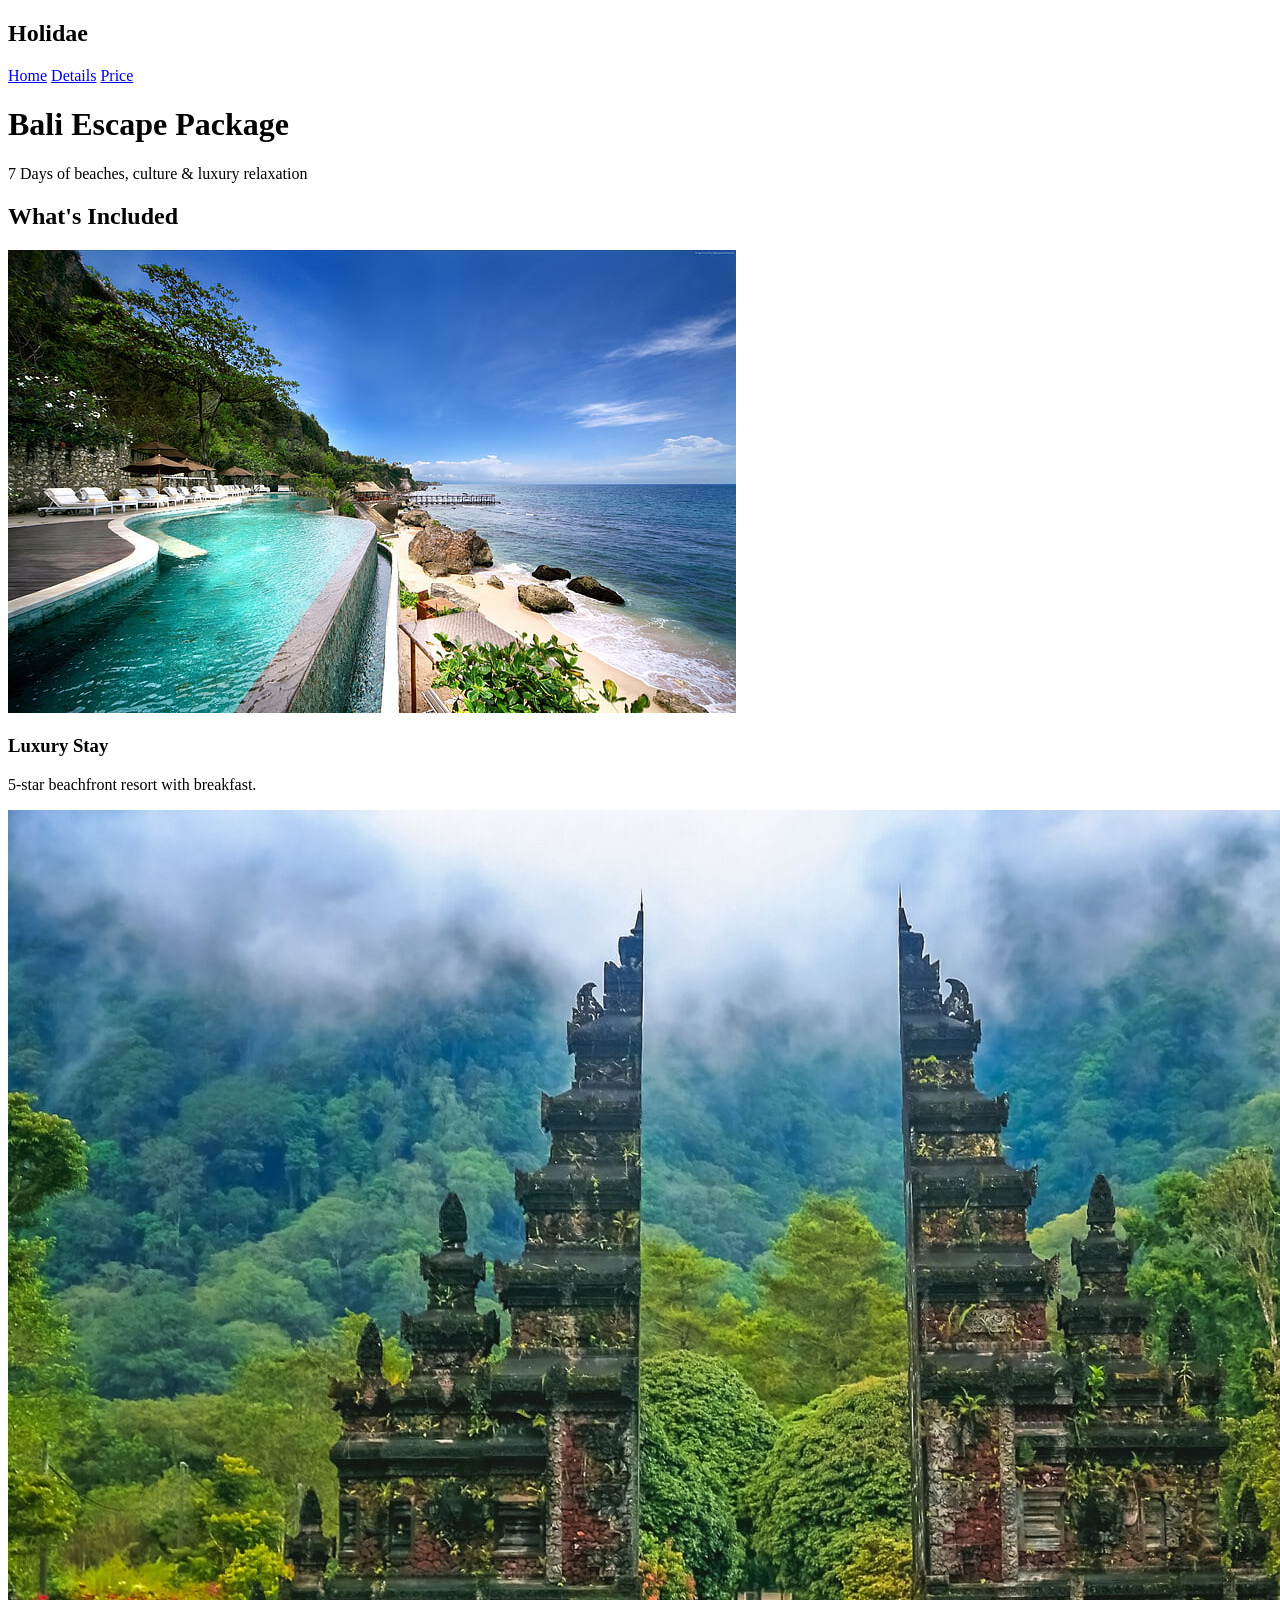
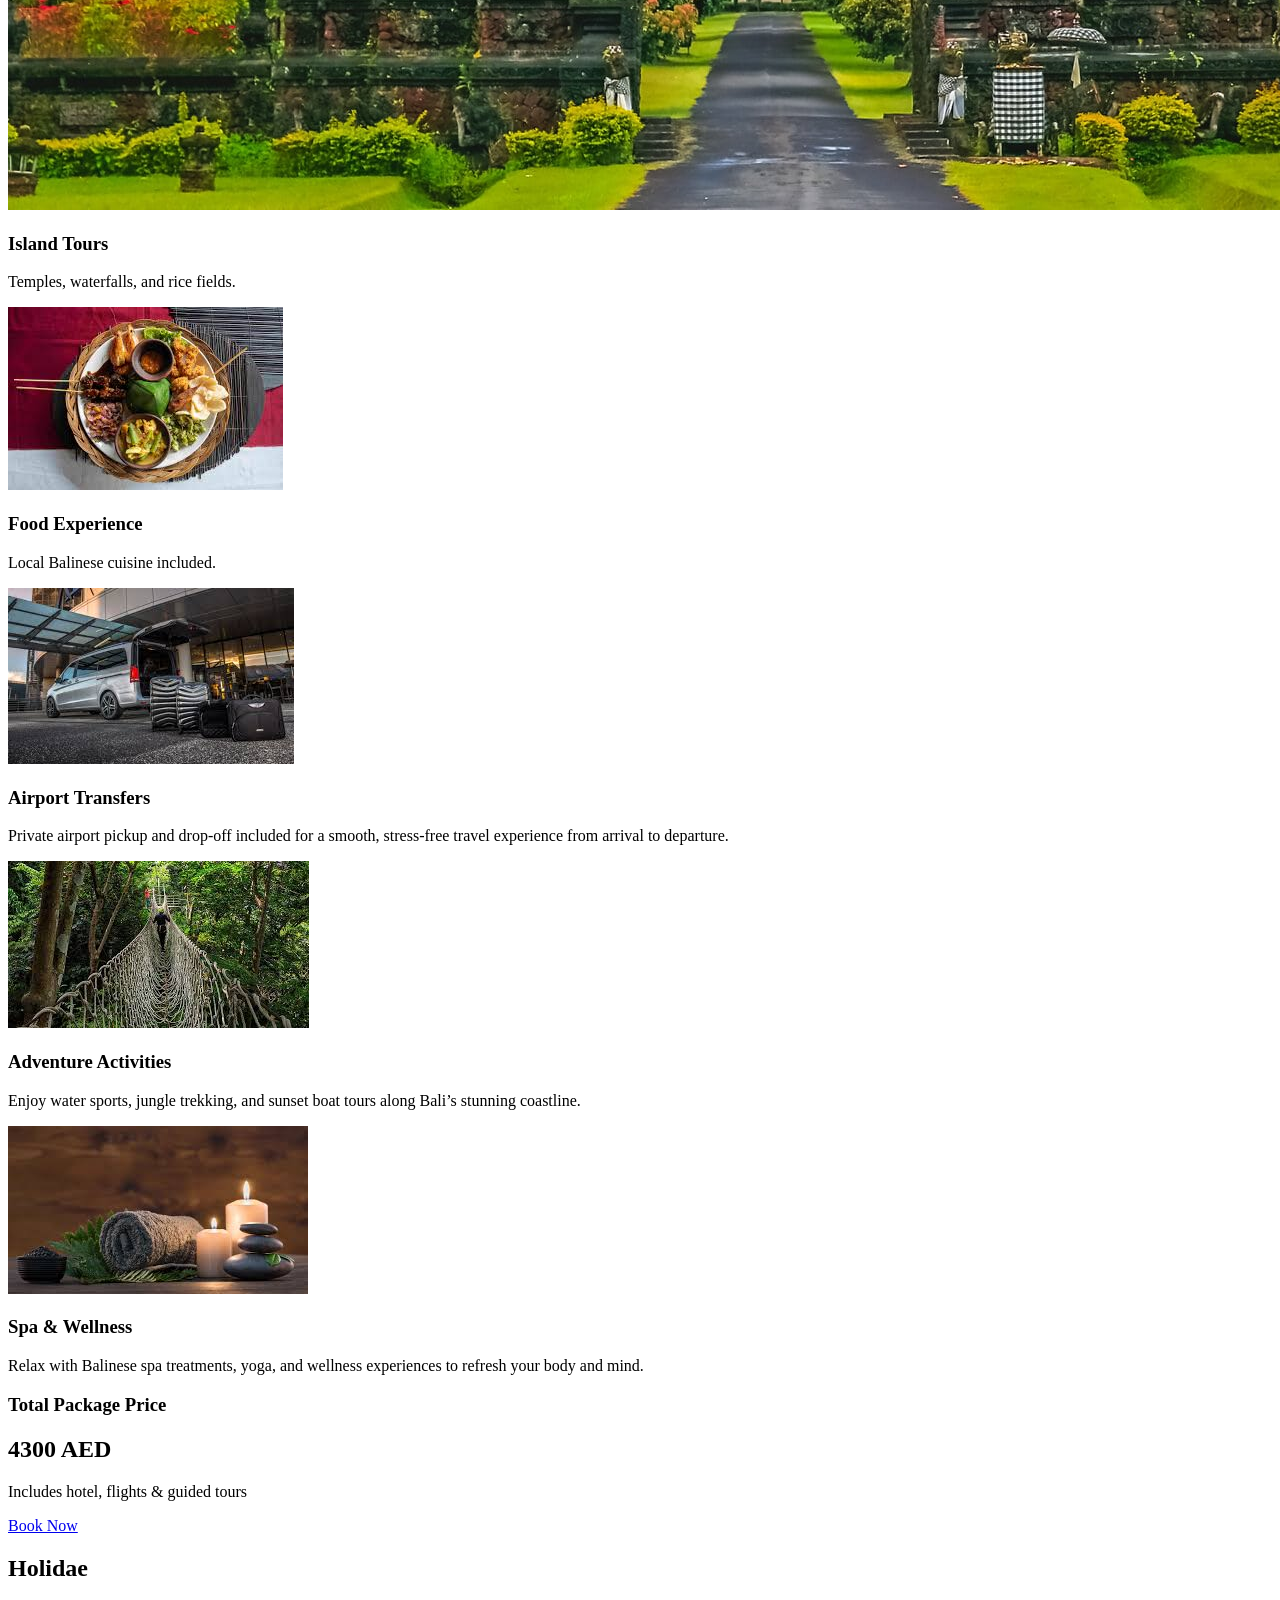
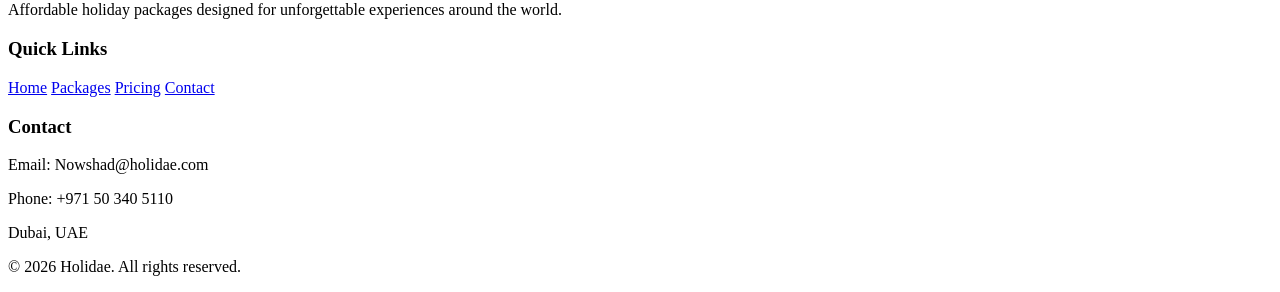
==== packages.html @ ec374a55 "first commit" ====
<!DOCTYPE html>
<html lang="en">
<head>
    <meta charset="UTF-8">
    <meta name="viewport" content="width=device-width, initial-scale=1.0">
    <title>Holidae - Holiday Package</title>
    <!-- Styles specific to this packages page -->
    <link rel="stylesheet" href="Packages.css">
    <!-- JS for any interactivity on this page -->
    <script src="packages.js"></script>
</head>
<body>

    <!-- Navbar — same as the homepage, links back home and to sections below -->
    <div class="navbar">
        <h2>Holidae</h2>
        <div>
            <a href="Website.html">Home</a>
            <a href="#details">Details</a>
            <a href="#price">Price</a>
        </div>
    </div>

   <!-- Hero banner — introduces this specific package at a glance -->
    <div class="hero">
        <div class="hero-content">
            <h1>Bali Escape Package</h1>
            <p>7 Days of beaches, culture & luxury relaxation</p>
        </div>
    </div>

 <!-- Details section — breaks down exactly what's included in the package -->
<section id="details">
    <h2 class="title">What's Included</h2>

    <!-- TOP ROW -->
    <div class="grid">
        <div class="card">
            <img src="travel-jimbaran-bali-resort-wallpaper-preview (1).jpg" alt="Hotel">
            <div class="card-content">
                <h3>Luxury Stay</h3>
                <p>5-star beachfront resort with breakfast.</p>
            </div>
        </div>

        <div class="card">
            <img src="Bali-8-days-package.jpg" alt="Tour">
            <div class="card-content">
                <h3>Island Tours</h3>
                <p>Temples, waterfalls, and rice fields.</p>
            </div>
        </div>

        <div class="card">
            <img src="download (2).jpg" alt="Food">
            <div class="card-content">
                <h3>Food Experience</h3>
                <p>Local Balinese cuisine included.</p>
            </div>
        </div>
    </div>

    <!-- BOTTOM ROW -->
    <div class="grid">
        <div class="card">
            <img src="download (4).jpg" alt="Transport">
            <div class="card-content">
                <h3>Airport Transfers</h3>
                <p>Private airport pickup and drop-off included for a smooth, stress-free travel experience from arrival to departure.
</p>
            </div>
        </div>

        <div class="card">
            <img src="download (5).jpg" alt="Adventure">
            <div class="card-content">
                <h3>Adventure Activities</h3>
                <p>Enjoy water sports, jungle trekking, and sunset boat tours along Bali’s stunning coastline.</p>
            </div>
        </div>

        <div class="card">
            <img src="download (6).jpg" alt="Spa">
            <div class="card-content">
                <h3>Spa & Wellness</h3>
                <p>Relax with Balinese spa treatments, yoga, and wellness experiences to refresh your body and mind.</p>
            </div>
        </div>
    </div>
</section>

<!-- Price section — shows the total cost and the booking CTA -->
    <section id="price">
        <div class="price">
            <h3>Total Package Price</h3>
            <h2>4300 AED</h2>
            <p>Includes hotel, flights & guided tours</p>
            <!-- Book Now button — href="#" is a placeholder, link the real booking page here -->
            <a href="#" class="btn">Book Now</a>
        </div>
    </section>

<!-- Footer — same as the homepage -->
<footer class="footer">

    <div class="footer-container">

        <!-- BRAND -->
        <div class="footer-brand">
            <h2>Holidae</h2>
            <p>
                Affordable holiday packages designed for unforgettable experiences around the world.
            </p>
        </div>

        <!-- QUICK LINKS -->
        <div class="footer-links">
            <h3>Quick Links</h3>

            <a href="website.html">Home</a>
            <a href="#details">Packages</a>
            <a href="#price">Pricing</a>
            <a href="#contact">Contact</a>
        </div>

        <!-- CONTACT -->
        <div class="footer-contact">
            <h3>Contact</h3>

            <p>Email: Nowshad@holidae.com</p>
            <p>Phone: +971 50 340 5110</p>
            <p>Dubai, UAE</p>
        </div>

    </div>

    <!-- COPYRIGHT -->
    <div class="footer-bottom">
        <p>© 2026 Holidae. All rights reserved.</p>
    </div>

</footer>

</body>
</html>
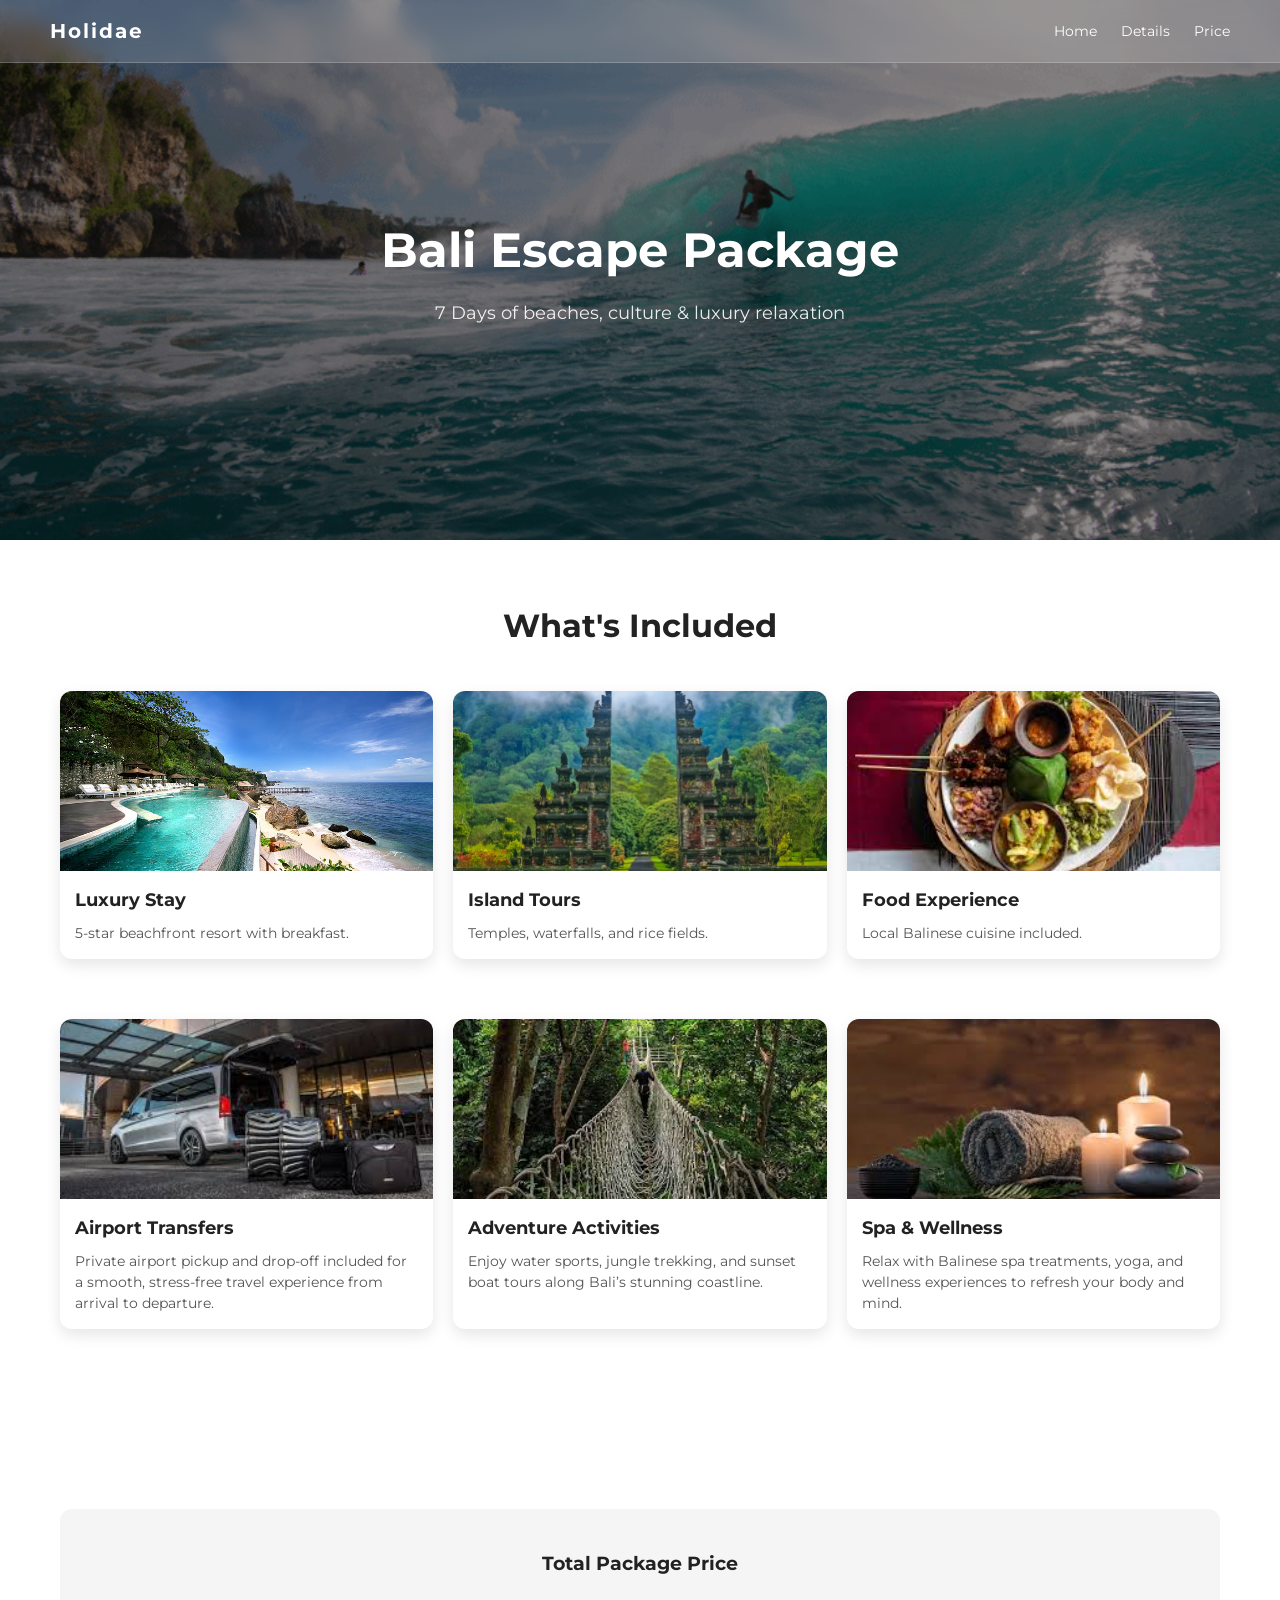
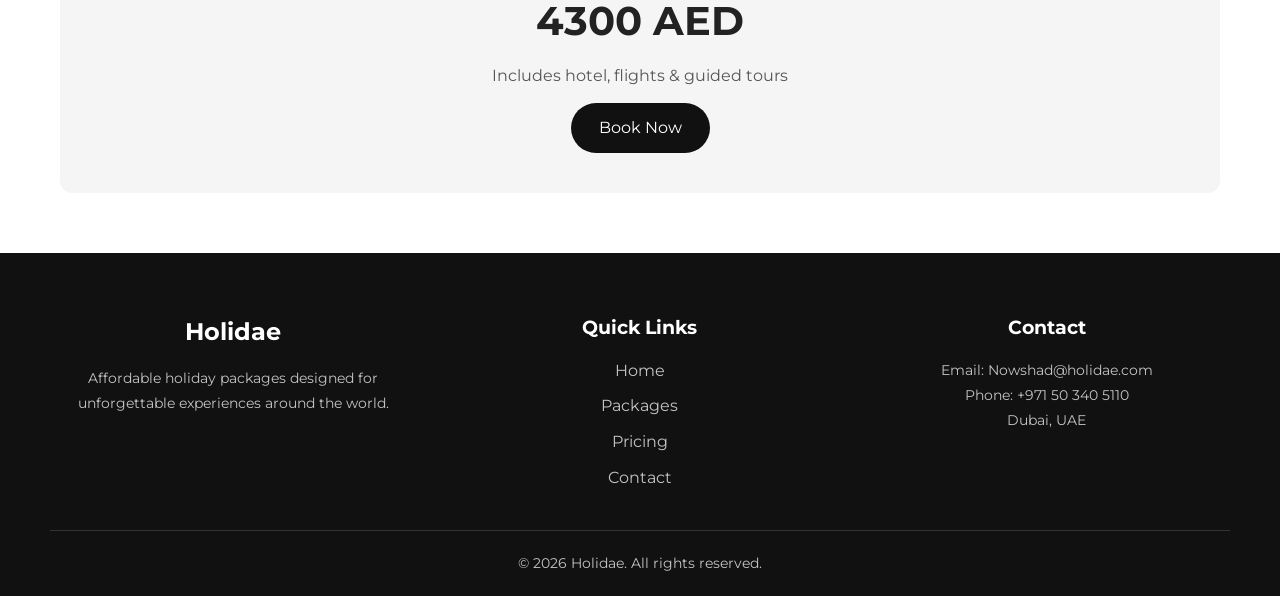
==== commit 02005918: "first commit" ====
--- a/packages.html
+++ b/packages.html
@@ -5,7 +5,7 @@
     <meta name="viewport" content="width=device-width, initial-scale=1.0">
     <title>Holidae - Holiday Package</title>
     <!-- Styles specific to this packages page -->
-    <link rel="stylesheet" href="Packages.css">
+    <link rel="stylesheet" href="packages.css">
     <!-- JS for any interactivity on this page -->
     <script src="packages.js"></script>
 </head>
@@ -15,7 +15,7 @@
     <div class="navbar">
         <h2>Holidae</h2>
         <div>
-            <a href="Website.html">Home</a>
+            <a href="index.html">Home</a>
             <a href="#details">Details</a>
             <a href="#price">Price</a>
         </div>
@@ -117,7 +117,7 @@
         <div class="footer-links">
             <h3>Quick Links</h3>
 
-            <a href="website.html">Home</a>
+            <a href="index.html">Home</a>
             <a href="#details">Packages</a>
             <a href="#price">Pricing</a>
             <a href="#contact">Contact</a>
--- a/packages.css
+++ b/packages.css
@@ -0,0 +1,302 @@
+/* Google Font — must stay at the top before any other styles */
+@import url('https://fonts.googleapis.com/css2?family=Montserrat:wght@300;400;500;600;700&display=swap');
+
+/* Strip default browser spacing and sizing so everything is consistent */
+* {
+    margin: 0;
+    padding: 0;
+    box-sizing: border-box;
+}
+/* Base page styles — smooth scrolling is set here so anchor links feel natural */
+body {
+    font-family: 'Montserrat', sans-serif;
+    line-height: 1.6;
+    color: #222;
+    background: #fff;
+    scroll-behavior: smooth;
+}
+
+/* ── NAVBAR ── */
+ 
+/* Fixed at the top so it stays visible while scrolling */
+.navbar{
+    position: fixed;
+    top: 0;
+    width: 100%;
+    
+    display: flex;
+    justify-content: space-between;
+    align-items: center;
+
+    padding: 15px 50px;
+
+    background: rgba(255, 255, 255, 0.15); /* semi-transparent white */
+    backdrop-filter: blur(10px); /* frosted glass effect */
+    -webkit-backdrop-filter: blur(10px); /* same but for Safari */
+
+    border-bottom: 1px solid rgba(255,255,255,0.2); /* subtle divider line */
+
+    z-index: 1000;/* stays above everything else on the page */
+}
+
+.navbar h2{
+    color: white;
+}
+/* Slightly smaller padding when JS adds the shrink class on scroll */
+.navbar.shrink {
+    padding: 10px 60px;
+}
+
+.navbar h2 {
+    font-size: 20px;
+    letter-spacing: 2px;
+}
+
+.navbar a {
+    color: #fff;
+    text-decoration: none;
+    margin-left: 20px;
+    font-size: 14px;
+    transition: 0.3s;
+    padding-bottom: 4px;/* room for the active underline below */
+}
+
+.navbar a:hover {
+    opacity: 0.7;
+}
+/* White underline on whichever nav link matches the current section */
+.navbar a.active {
+    border-bottom: 2px solid #fff;
+}
+
+ 
+/* ── HERO ── */
+ 
+/* Shorter than the homepage hero — package detail page */
+.hero {
+    height: 60vh;
+    background: url("vecteezy_august-08-2024-bali-indonesia-surfer-riding-on-surfboard_55893611-ezgif.com-cut.gif") center/cover no-repeat;
+    display: flex;
+    align-items: center;
+    justify-content: center;
+    text-align: center;
+    color: #fff;
+    position: relative;
+}
+/* Dark overlay so the text is readable over the GIF */
+.hero::after {
+    content: "";
+    position: absolute;
+    inset: 0;/* shorthand for top/right/bottom/left: 0 */
+    background: rgba(0,0,0,0.45);
+}
+/* Text sits above the overlay */
+.hero-content {
+    position: relative;
+    z-index: 1;
+}
+
+.hero h1 {
+    font-size: 48px;
+    margin-bottom: 10px;
+}
+
+.hero p {
+    font-size: 18px;
+    opacity: 0.9;
+}
+/* ── SECTIONS & GRID ── */
+section {
+    padding: 60px;
+}
+
+.title {
+    text-align: center;
+    font-size: 32px;
+    margin-bottom: 40px;
+}
+
+/* Responsive grid — fills available space*/
+.grid {
+    display: grid;
+    grid-template-columns: repeat(auto-fit, minmax(250px, 1fr));
+    gap: 20px;
+}
+.grid {
+    display: grid;
+    grid-template-columns: repeat(3, 1fr);
+    gap: 20px;
+
+    /* this creates space between top and bottom rows */
+    margin-bottom: 60px;
+}
+/* ── CARDS ── */
+.card {
+    background: #fff;
+    border-radius: 12px;
+    overflow: hidden;
+    box-shadow: 0 6px 15px rgba(0,0,0,0.1);
+
+    /* important: ensures smooth animation */
+    transition: transform 0.3s ease, box-shadow 0.3s ease;
+
+    /* default state for hover effect consistency */
+    transform: translateY(0);
+}
+
+/* Hover effect */
+.card:hover {
+    transform: translateY(-5px);
+    box-shadow: 0 10px 20px rgba(0,0,0,0.15);
+}
+
+/* Image styling */
+.card img {
+    width: 100%;
+    height: 180px;
+    object-fit: cover;
+    display: block; /* removes tiny gaps under images */
+}
+
+/* Content */
+.card-content {
+    padding: 15px;
+}
+
+.card-content h3 {
+    margin-bottom: 8px;
+    font-size: 18px;
+}
+
+.card-content p {
+    font-size: 14px;
+    color: #555;
+    line-height: 1.5;
+}
+/* ── PRICE BOX ── */
+ 
+/* Centered box that draws attention to the total cost */
+.price {
+    text-align: center;
+    padding: 40px;
+    background: #f5f5f5;
+    border-radius: 12px;
+}
+
+.price h2 {
+    font-size: 40px;
+    margin: 10px 0;
+}
+
+.price p {
+    color: #555;
+}
+/* ── BUTTON ── */
+ 
+/* Dark pill button, inverted from the homepages white one */
+.btn {
+    display: inline-block;
+    margin-top: 15px;
+    padding: 12px 28px;
+    background: #111;
+    color: #fff;
+    text-decoration: none;
+    border-radius: 30px;
+    transition: 0.3s;
+}
+/* Slightly lighter + grows on hover */
+.btn:hover {
+    background: #333;
+    transform: scale(1.05);
+}
+
+/* ── FOOTER ── */
+footer {
+    text-align: center;
+    padding: 20px;
+    background: #111;
+    color: #fff;
+}
+
+/* ── SCROLL ANIMATIONS ── */
+ 
+/* Starting state — invisible and shifted down */
+.hidden {
+    opacity: 0;
+    transform: translateY(30px);
+    transition: all 0.6s ease;
+}
+/* JS adds this when the element enters the viewport */
+.show {
+    opacity: 1;
+    transform: translateY(0);
+}
+
+/*footer*/
+.footer{
+    background: #111;
+    color: white;
+    padding: 60px 50px 20px;
+}
+
+.footer-container{
+    display: grid;
+    grid-template-columns: repeat(auto-fit, minmax(220px, 1fr));
+    gap: 40px;
+    margin-bottom: 30px;
+}
+
+.footer h2,
+.footer h3{
+    margin-bottom: 15px;
+}
+
+.footer p{
+    color: rgba(255,255,255,0.75);
+    font-size: 14px;
+    line-height: 1.8;
+}
+
+.footer-links{
+    display: flex;
+    flex-direction: column;
+}
+
+.footer-links a{
+    color: rgba(255,255,255,0.75);
+    text-decoration: none;
+    margin-bottom: 10px;
+    transition: 0.3s;
+}
+
+.footer-links a:hover{
+    color: white;
+    transform: translateX(5px);
+}
+
+.footer-bottom{
+    border-top: 1px solid rgba(255,255,255,0.15);
+    padding-top: 20px;
+    text-align: center;
+}
+/* ── MOBILE ── */
+@media (max-width: 768px) {
+
+    .navbar {
+        padding: 20px;
+        flex-direction: column;
+        gap: 10px;
+    }
+
+    section {
+        padding: 30px;
+    }
+
+    .hero h1 {
+        font-size: 32px;
+    }
+
+    .price h2 {
+        font-size: 30px;
+    }
+}
